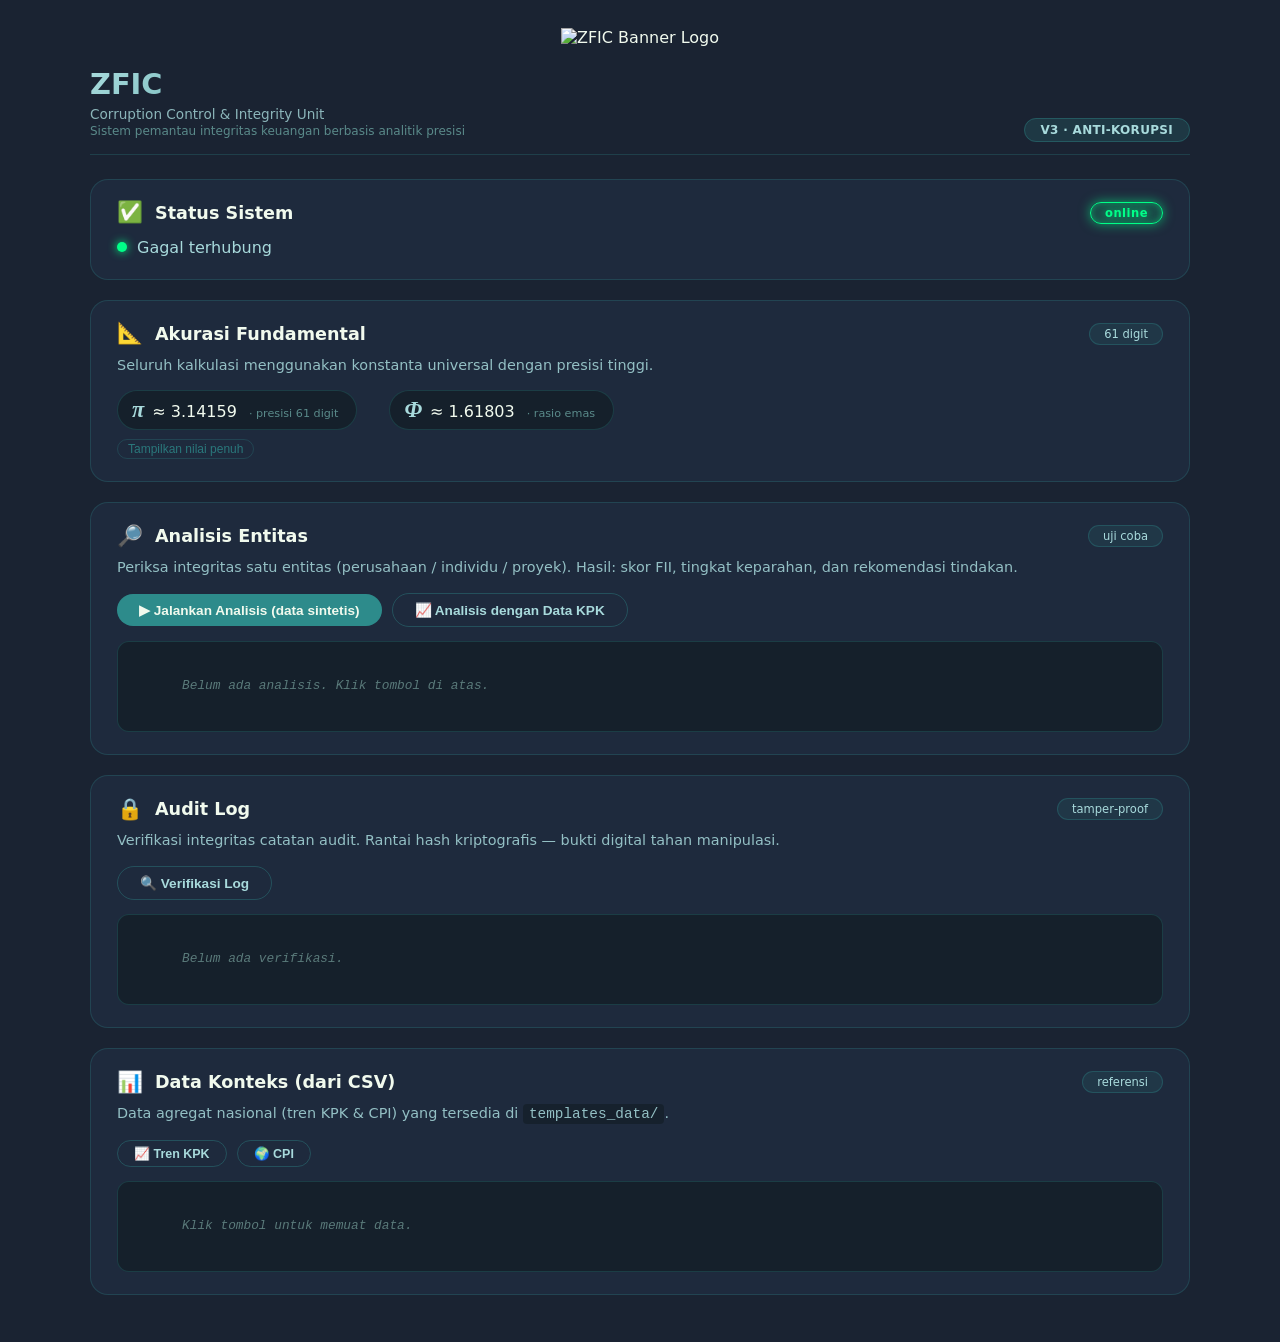
==== frontend/templates/index.html @ 6231394a "ZFIC V3: initial commit with setup.py and Ocean Depths theme" ====
<!DOCTYPE html>
<html lang="id">
<head>
  <meta charset="UTF-8" />
  <meta name="viewport" content="width=device-width, initial-scale=1.0" />
  <title>ZFIC - Corruption Control & Integrity Unit</title>
  <link rel="icon" type="image/png" href="/static/logo_zifc.png">
  <style>
    /* ============================================================
       OCEAN DEPTHS THEME — ZFIC DASHBOARD
       ============================================================ */
    * { box-sizing: border-box; margin: 0; padding: 0; }
    
    body {
      background: #1a2332;
      color: #f1faee;
      font-family: 'DejaVu Sans', 'Segoe UI', system-ui, -apple-system, sans-serif;
      padding: 28px 20px;
      min-height: 100vh;
      display: flex;
      justify-content: center;
    }

    /* Container utama penyatu lebar layout */
    .container { 
      max-width: 1100px; 
      width: 100%; 
    }

    /* HERO BANNER (LOGO UTAMA DI ATAS - PRESISE CENTER) */
    .hero-banner {
      width: 100%;
      text-align: center;
      margin-bottom: 20px;
      display: flex;
      justify-content: center;
      align-items: center;
    }
    .hero-banner img {
      max-width: 400%;
      height: auto;
      max-height: 400px;
      object-fit: contain;
      display: block;
      margin: 0 auto;
    }

    /* HEADER TEKS SEJAJAR CARD */
    .main-header {
      display: flex;
      justify-content: space-between;
      align-items: flex-end;
      flex-wrap: wrap;
      gap: 12px;
      margin-bottom: 24px;
      padding-bottom: 16px;
      border-bottom: 1px solid #2d8b8b44;
    }
    .main-title {
      font-size: 1.8rem;
      font-weight: 700;
      line-height: 1.2;
      background: linear-gradient(135deg, #a8dadc 0%, #2d8b8b 100%);
      -webkit-background-clip: text;
      -webkit-text-fill-color: transparent;
    }
    .main-subtitle {
      font-size: 0.85rem;
      color: #a8dadc;
      opacity: 0.8;
      margin-top: 4px;
    }
    .tag {
      background: #2d8b8b33;
      color: #a8dadc;
      padding: 4px 16px;
      border-radius: 40px;
      font-size: 0.75rem;
      font-weight: 600;
      border: 1px solid #2d8b8b66;
      text-transform: uppercase;
      letter-spacing: 0.3px;
      white-space: nowrap;
    }

    /* CARDS */
    .card {
      background: #1e2a3d;
      border: 1px solid #2d8b8b44;
      border-radius: 18px;
      padding: 22px 26px;
      margin-bottom: 20px;
      transition: border-color 0.25s, box-shadow 0.25s;
    }
    .card:hover {
      border-color: #2d8b8b88;
      box-shadow: 0 0 30px rgba(45, 139, 139, 0.08);
    }

    .card-header {
      display: flex;
      align-items: center;
      gap: 12px;
      margin-bottom: 10px;
    }
    .card-header .icon {
      font-size: 1.3rem;
      line-height: 1;
    }
    .card-header h2 {
      font-weight: 700;
      font-size: 1.1rem;
      color: #f1faee;
    }
    
    /* CHIP STANDAR */
    .card-header .chip {
      margin-left: auto;
      background: #2d8b8b22;
      padding: 3px 14px;
      border-radius: 40px;
      font-size: 0.72rem;
      color: #a8dadc;
      border: 1px solid #2d8b8b55;
    }

    /* CHIP ONLINE MENYALA (GLOWING HIGH-SPECIFICITY) */
    .card-header .chip.glow-online {
      background: rgba(0, 255, 136, 0.15) !important;
      color: #00ff88 !important;
      border: 1px solid #00ff88 !important;
      font-weight: 700 !important;
      letter-spacing: 0.5px;
      box-shadow: 0 0 12px rgba(0, 255, 136, 0.6), inset 0 0 6px rgba(0, 255, 136, 0.4) !important;
      text-shadow: 0 0 8px rgba(0, 255, 136, 0.8) !important;
      animation: pulse-glow 1.8s infinite alternate ease-in-out !important;
    }

    @keyframes pulse-glow {
      0% {
        box-shadow: 0 0 6px rgba(0, 255, 136, 0.4), inset 0 0 3px rgba(0, 255, 136, 0.2);
        opacity: 0.85;
      }
      100% {
        box-shadow: 0 0 18px rgba(0, 255, 136, 0.9), inset 0 0 8px rgba(0, 255, 136, 0.6);
        opacity: 1;
      }
    }

    .card-desc {
      color: #a8dadc;
      font-size: 0.9rem;
      margin-bottom: 14px;
      line-height: 1.5;
      opacity: 0.85;
    }

    /* BUTTONS */
    .btn-group { display: flex; flex-wrap: wrap; gap: 10px; align-items: center; }
    .btn {
      background: #2d8b8b;
      color: #f1faee;
      border: none;
      padding: 8px 22px;
      border-radius: 40px;
      font-weight: 600;
      font-size: 0.85rem;
      cursor: pointer;
      transition: 0.2s;
      display: inline-flex;
      align-items: center;
      gap: 6px;
    }
    .btn:hover { background: #3aa3a3; transform: scale(1.01); box-shadow: 0 0 20px rgba(45,139,139,0.3); }
    .btn-outline {
      background: transparent;
      color: #a8dadc;
      border: 1px solid #2d8b8b66;
    }
    .btn-outline:hover {
      background: #2d8b8b22;
      border-color: #2d8b8b;
      color: #f1faee;
    }
    .btn-sm { padding: 5px 16px; font-size: 0.78rem; }

    /* OUTPUT */
    .output {
      background: #15202b;
      border: 1px solid #2d8b8b44;
      border-radius: 12px;
      padding: 14px 18px;
      margin-top: 14px;
      font-family: 'JetBrains Mono', 'Fira Code', monospace;
      font-size: 0.8rem;
      line-height: 1.6;
      color: #c8d8d8;
      overflow-x: auto;
      max-height: 400px;
      overflow-y: auto;
      white-space: pre-wrap;
      word-break: break-word;
    }
    .output .empty { color: #5a7a7a; font-style: italic; }

    /* KONSTANTA */
    .const-hero {
      display: flex;
      flex-wrap: wrap;
      gap: 32px;
      margin: 6px 0 8px 0;
    }
    .const-item {
      display: flex;
      align-items: baseline;
      gap: 8px;
      background: #15202b;
      padding: 6px 18px 6px 14px;
      border-radius: 40px;
      border: 1px solid #2d8b8b44;
    }
    .const-item .symbol {
      font-size: 1.4rem;
      font-weight: 600;
      color: #a8dadc;
      font-family: 'Times New Roman', serif;
      font-style: italic;
    }
    .const-item .value { font-size: 1rem; color: #f1faee; }
    .const-item .detail { font-size: 0.7rem; color: #5a8a8a; margin-left: 4px; }
    .const-toggle {
      background: none;
      border: none;
      color: #2d8b8bcc;
      font-size: 0.75rem;
      cursor: pointer;
      padding: 2px 10px;
      border-radius: 40px;
      border: 1px solid #2d8b8b44;
      transition: 0.2s;
    }
    .const-toggle:hover { background: #2d8b8b22; color: #a8dadc; border-color: #2d8b8b; }

    /* STATUS LED INDIKATOR */
    .status-led {
      display: inline-flex;
      align-items: center;
      gap: 10px;
      margin-top: 4px;
    }
    .status-led .dot {
      display: inline-block;
      width: 10px;
      height: 10px;
      border-radius: 50%;
      background-color: #00ff88;
      box-shadow: 0 0 10px #00ff88;
      animation: pulse-led 1.5s ease-in-out infinite;
    }
    @keyframes pulse-led {
      0% { opacity: 0.3; transform: scale(0.8); }
      50% { opacity: 1; transform: scale(1.1); }
      100% { opacity: 0.3; transform: scale(0.8); }
    }

    @media (max-width: 600px) {
      body { padding: 16px; }
      .card { padding: 18px; }
      .main-header { flex-direction: column; align-items: flex-start; }
    }
  </style>
</head>
<body>

<div class="container">

  <!-- ===== LOGO UTAMA ATAS (TERPANGGIL DALAM CONTAINER agar PRESISI CENTER) ===== -->
  <div class="hero-banner">
    <img src="/static/logo_zifc.png" alt="ZFIC Banner Logo">
  </div>

  <!-- ===== HEADER DESKRIPSI ===== -->
  <header class="main-header">
    <div class="title-group">
      <h1 class="main-title">ZFIC</h1>
      <div class="main-subtitle">Corruption Control &amp; Integrity Unit</div>
      <div style="font-size:0.75rem; color:#5a8a8a; margin-top:2px;">Sistem pemantau integritas keuangan berbasis analitik presisi</div>
    </div>
    <div class="header-right">
      <span class="tag">v3 · Anti‑Korupsi</span>
    </div>
  </header>

  <!-- ===== CARD 1: STATUS ===== -->    
  <div class="card">
    <div class="card-header">
      <span class="icon">✅</span>
      <h2>Status Sistem</h2>
      <!-- Chip status dengan class glow-online -->
      <span class="chip glow-online">online</span>
    </div>
    <div class="status-led">
      <span class="dot"></span>
      <span id="health-status" style="color:#a8dadc; font-weight:500;">⏳ memuat…</span>
    </div>
  </div>

  <!-- ===== CARD 2: KONSTANTA ===== -->
  <div class="card">
    <div class="card-header">
      <span class="icon">📐</span>
      <h2>Akurasi Fundamental</h2>
      <span class="chip">61 digit</span>
    </div>
    <div class="card-desc">
      Seluruh kalkulasi menggunakan konstanta universal dengan presisi tinggi.
    </div>
    <div class="const-hero">
      <div class="const-item">
        <span class="symbol">π</span>
        <span class="value" id="pi-short">≈ 3.14159</span>
        <span class="detail">· presisi 61 digit</span>
      </div>
      <div class="const-item">
        <span class="symbol">Φ</span>
        <span class="value" id="phi-short">≈ 1.61803</span>
        <span class="detail">· rasio emas</span>
      </div>
    </div>
    <button class="const-toggle" id="toggle-full-const">Tampilkan nilai penuh</button>
    <div id="full-const-box" class="output" style="display:none; margin-top:14px; font-size:0.75rem;"></div>
  </div>

  <!-- ===== CARD 3: ANALISIS ENTITAS ===== -->
  <div class="card">
    <div class="card-header">
      <span class="icon">🔎</span>
      <h2>Analisis Entitas</h2>
      <span class="chip">uji coba</span>
    </div>
    <div class="card-desc">
      Periksa integritas satu entitas (perusahaan / individu / proyek). Hasil: skor FII, tingkat keparahan, dan rekomendasi tindakan.
    </div>
    <div class="btn-group" style="margin-bottom:12px;">
      <button class="btn" id="run-pipeline">▶ Jalankan Analisis (data sintetis)</button>
      <button class="btn btn-outline" id="run-with-kpk">📈 Analisis dengan Data KPK</button>
    </div>
    <div id="result-box" class="output">
      <span class="empty">Belum ada analisis. Klik tombol di atas.</span>
    </div>
  </div>

  <!-- ===== CARD 4: AUDIT ===== -->
  <div class="card">
    <div class="card-header">
      <span class="icon">🔒</span>
      <h2>Audit Log</h2>
      <span class="chip">tamper‑proof</span>
    </div>
    <div class="card-desc">
      Verifikasi integritas catatan audit. Rantai hash kriptografis — bukti digital tahan manipulasi.
    </div>
    <button class="btn btn-outline" id="verify-audit">🔍 Verifikasi Log</button>
    <div id="audit-result" class="output">
      <span class="empty">Belum ada verifikasi.</span>
    </div>
  </div>

  <!-- ===== CARD 5: KONTEKS ===== -->
  <div class="card">
    <div class="card-header">
      <span class="icon">📊</span>
      <h2>Data Konteks (dari CSV)</h2>
      <span class="chip">referensi</span>
    </div>
    <div class="card-desc">
      Data agregat nasional (tren KPK &amp; CPI) yang tersedia di <code style="color:#a8dadc;background:#15202b;padding:2px 6px;border-radius:4px;">templates_data/</code>.
    </div>
    <div class="btn-group">
      <button class="btn btn-outline btn-sm" id="load-trend">📈 Tren KPK</button>
      <button class="btn btn-outline btn-sm" id="load-cpi">🌍 CPI</button>
    </div>
    <div id="context-box" class="output">
      <span class="empty">Klik tombol untuk memuat data.</span>
    </div>
  </div>

</div>

<script>
  (function() {
    function setText(id, text) {
      document.getElementById(id).textContent = text;
    }

    // 1. HEALTH CHECK (Tanpa emoji centang ganda, menggunakan titik LED)
    fetch('/health')
      .then(r => r.json())
      .then(d => setText('health-status', `${d.status} (${d.service})`))
      .catch(() => setText('health-status', 'Gagal terhubung'));

    // 2. KONSTANTA
    let fullVisible = false;
    const toggleBtn = document.getElementById('toggle-full-const');
    const fullBox = document.getElementById('full-const-box');

    fetch('/precision/constants')
      .then(r => r.json())
      .then(d => {
        const piShort = d.pi_eff_61digits.slice(0, 8);
        const phiShort = d.phi_61digits.slice(0, 8);
        document.getElementById('pi-short').textContent = `≈ ${piShort}`;
        document.getElementById('phi-short').textContent = `≈ ${phiShort}`;
        fullBox._piFull = d.pi_eff_61digits;
        fullBox._phiFull = d.phi_61digits;
      })
      .catch(() => {});

    toggleBtn.addEventListener('click', function() {
      if (!fullVisible) {
        const pi = fullBox._piFull || '3.141592653589793238462643383279502884197169399375105820974944';
        const phi = fullBox._phiFull || '1.618033988749894848204586834365638117720309179805762862135448';
        fullBox.textContent = `π_eff = ${pi}\nΦ     = ${phi}`;
        fullBox.style.display = 'block';
        fullVisible = true;
        this.textContent = 'Sembunyikan nilai penuh';
      } else {
        fullBox.style.display = 'none';
        fullVisible = false;
        this.textContent = 'Tampilkan nilai penuh';
      }
    });

    // 3. PIPELINE DATA SINTETIS
    document.getElementById('run-pipeline').addEventListener('click', function() {
      const box = document.getElementById('result-box');
      box.textContent = '⏳ Memproses data sintetis...';

      const n = 300;
      let prices = [100];
      for (let i = 1; i < n; i++) {
        prices.push(prices[i-1] * (1 + (Math.random() - 0.48) * 0.018 + 0.0003));
      }
      const B_P = Array.from({length: n}, (_, i) => i < 30 ? 0 : Math.random() * 2);
      const B_Q = Array.from({length: n}, (_, i) => i < 30 ? 0 : Math.random() * 1.5);

      const payload = {
        entity_id: 'SYNT-001',
        prices: prices,
        B_P: B_P,
        B_Q: B_Q,
        ars_features: { A: 3, R: 2, B: 4, M: 1 },
        ars_weights: [0.0, 0.1, 0.1, 0.1, 0.1],
        fii_weights: { w1: 0.4, w2: 0.3, w3: 0.3 },
        fii_threshold: 0.65,
        nsv: {
          indicators: [65, 0.7],
          indicator_bounds: [[0, 100], [0, 1]],
          negative_indicators: [0.2],
          negative_thresholds: [0.3],
          lam: 0.5
        }
      };

      fetch('/pipeline/run', {
        method: 'POST',
        headers: { 'Content-Type': 'application/json' },
        body: JSON.stringify(payload)
      })
      .then(res => res.json())
      .then(data => {
        if (data.error) {
          box.textContent = '❌ Error: ' + data.error;
          return;
        }
        box.textContent = JSON.stringify(data, null, 2);
      })
      .catch(err => {
        box.textContent = '❌ Gagal: ' + err.message;
      });
    });

    // 4. PIPELINE DATA KPK
    document.getElementById('run-with-kpk').addEventListener('click', function() {
      const box = document.getElementById('result-box');
      box.textContent = '⏳ Memuat data KPK & memproses...';

      fetch('/context/national-trend')
        .then(res => res.json())
        .then(data => {
          if (!data.records || data.records.length === 0) {
            box.textContent = '❌ Data KPK tidak tersedia. Pastikan file CSV ada.';
            return;
          }

          const records = data.records;
          const prices = records.map(r => parseFloat(r.penyidikan || r.Penyidikan || 0));
          const years = records.map(r => r.tahun || r.Tahun || 0);
          const valid = prices.filter(p => p > 0);

          if (valid.length < 30) {
            box.textContent = '❌ Data KPK tidak cukup untuk analisis (minimal 30 titik).';
            return;
          }

          const B_P = prices.map((p, i) => i > 5 ? p * 0.02 : 0);
          const B_Q = prices.map((p, i) => i > 10 ? p * 0.01 : 0);

          const payload = {
            entity_id: 'KPK-TREND',
            prices: prices,
            B_P: B_P,
            B_Q: B_Q,
            ars_features: { A: 4, R: 3, B: 5, M: 2 },
            ars_weights: [0.0, 0.12, 0.08, 0.15, 0.05],
            fii_weights: { w1: 0.35, w2: 0.35, w3: 0.30 },
            fii_threshold: 0.70,
            nsv: {
              indicators: [65, 0.7],
              indicator_bounds: [[0, 100], [0, 1]],
              negative_indicators: [0.2],
              negative_thresholds: [0.3],
              lam: 0.5
            }
          };

          fetch('/pipeline/run', {
            method: 'POST',
            headers: { 'Content-Type': 'application/json' },
            body: JSON.stringify(payload)
          })
          .then(res => res.json())
          .then(result => {
            if (result.error) {
              box.textContent = '❌ Error: ' + result.error;
              return;
            }
            const summary = `📊 Analisis berdasarkan data KPK (${valid.length} tahun)\n` +
              `Tahun terakhir: ${years[years.length-1]}\n` +
              `Jumlah kasus penyidikan terakhir: ${prices[prices.length-1]}\n` +
              `---\n` +
              JSON.stringify(result, null, 2);
            box.textContent = summary;
          })
          .catch(err => {
            box.textContent = '❌ Gagal: ' + err.message;
          });
        })
        .catch(err => {
          box.textContent = '❌ Gagal memuat data KPK: ' + err.message;
        });
    });

    // 5. AUDIT LOG
    document.getElementById('verify-audit').addEventListener('click', function() {
      const box = document.getElementById('audit-result');
      box.textContent = '⏳ Memeriksa...';
      fetch('/audit/verify')
        .then(res => res.json())
        .then(data => {
          box.textContent = JSON.stringify(data, null, 2);
        })
        .catch(err => {
          box.textContent = '❌ Error: ' + err.message;
        });
    });

    // 6. KONTEKS KPK
    document.getElementById('load-trend').addEventListener('click', function() {
      const box = document.getElementById('context-box');
      box.textContent = '⏳ Memuat data...';
      fetch('/context/national-trend')
        .then(res => res.json())
        .then(data => {
          if (data.records && data.records.length > 0) {
            const rows = data.records.map(r =>
              `${r.tahun || r.Tahun || '-'}: penyidikan=${r.penyidikan || r.Penyidikan || 0}, inkracht=${r.inkracht || r.Inkracht || 0}`
            ).join('\n');
            box.textContent = `📈 TREN KASUS KPK (nasional)\n${rows}\n\nCatatan: ${data.note || ''}`;
          } else {
            box.textContent = 'Tidak ada data tren KPK. Pastikan file CSV tersedia.';
          }
        })
        .catch(err => {
          box.textContent = '❌ Gagal memuat: ' + err.message;
        });
    });

    // 7. KONTEKS CPI
    document.getElementById('load-cpi').addEventListener('click', function() {
      const box = document.getElementById('context-box');
      box.textContent = '⏳ Memuat data...';
      fetch('/context/cpi')
        .then(res => res.json())
        .then(data => {
          if (data.records && data.records.length > 0) {
            const rows = data.records.slice(0, 25).map(r =>
              `${r.country_or_territory || '-'}: ${r.score || '—'} (${r.category || ''})`
            ).join('\n');
            const more = data.records.length > 25 ? `\n... dan ${data.records.length - 25} lainnya` : '';
            box.textContent = `🌍 CPI (Corruption Perceptions Index)\n${rows}${more}\n\nCatatan: ${data.note || ''}`;
          } else {
            box.textContent = 'Tidak ada data CPI. Pastikan file CSV tersedia.';
          }
        })
        .catch(err => {
          box.textContent = '❌ Gagal memuat: ' + err.message;
        });
    });

  })();
</script>
</body>
</html>
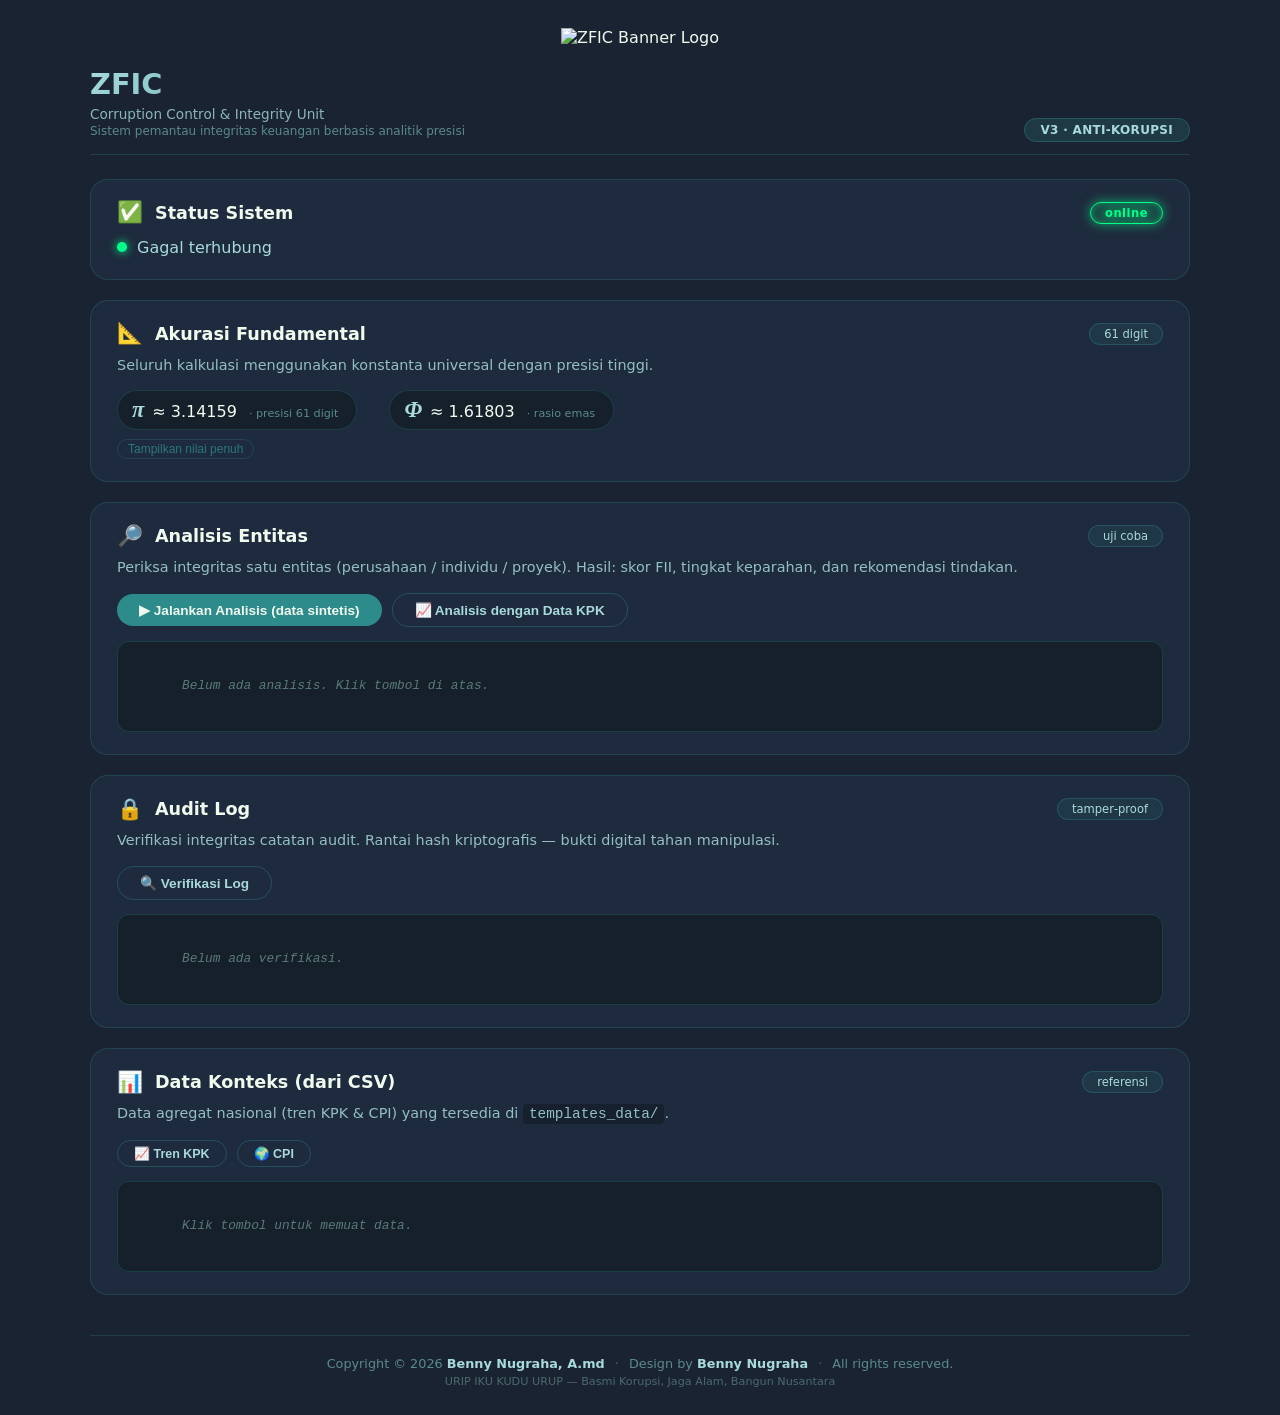
==== commit 242138a0: "Add footer copyright and design credit (Benny Nugraha, A.md)" ====
--- a/frontend/templates/index.html
+++ b/frontend/templates/index.html
@@ -263,6 +263,23 @@
       100% { opacity: 0.3; transform: scale(0.8); }
     }
 
+    /* FOOTER COPYRIGHT */
+    .footer {
+      margin-top: 40px;
+      padding-top: 20px;
+      border-top: 1px solid #2d8b8b44;
+      text-align: center;
+      font-size: 0.8rem;
+      color: #5a8a8a;
+    }
+    .footer a {
+      color: #a8dadc;
+      text-decoration: none;
+    }
+    .footer a:hover {
+      text-decoration: underline;
+    }
+
     @media (max-width: 600px) {
       body { padding: 16px; }
       .card { padding: 18px; }
@@ -385,6 +402,22 @@
     </div>
   </div>
 
+  <!-- ===== FOOTER: COPYRIGHT & DESIGN ===== -->
+  <footer class="footer">
+    <p>
+      Copyright &copy; 2026 
+      <span style="color: #a8dadc; font-weight: 600;">Benny Nugraha, A.md</span>
+      <span style="color: #3a6a6a; margin: 0 6px;">·</span>
+      <span style="color: #5a8a8a;">Design by</span>
+      <span style="color: #a8dadc; font-weight: 600;">Benny Nugraha</span>
+      <span style="color: #3a6a6a; margin: 0 6px;">·</span>
+      <span style="color: #5a8a8a;">All rights reserved.</span>
+    </p>
+    <p style="font-size: 0.7rem; color: #4a6a6a; margin-top: 4px;">
+      URIP IKU KUDU URUP — Basmi Korupsi, Jaga Alam, Bangun Nusantara
+    </p>
+  </footer>
+
 </div>
 
 <script>
@@ -393,7 +426,7 @@
       document.getElementById(id).textContent = text;
     }
 
-    // 1. HEALTH CHECK (Tanpa emoji centang ganda, menggunakan titik LED)
+    // 1. HEALTH CHECK
     fetch('/health')
       .then(r => r.json())
       .then(d => setText('health-status', `${d.status} (${d.service})`))
